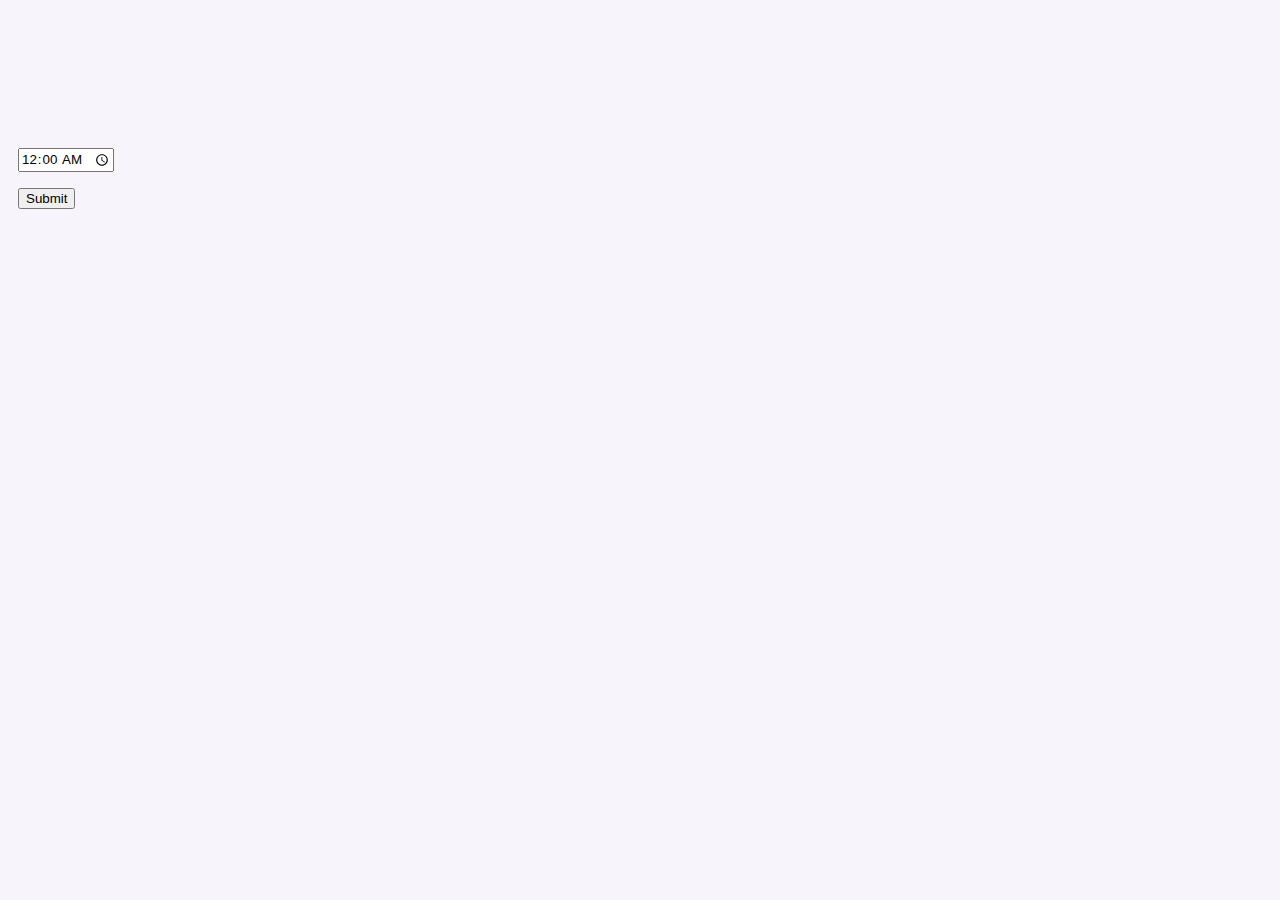
==== OhMyUmbrella/alarm.html @ 121fe303 "tizen" ====
<!DOCTYPE html>
<html>
<head>
    <meta charset="utf-8" />
    <meta name="viewport" content="width=device-width, initial-scale=1.0, maximum-scale=1.0">
    <meta name="description" content="Tizen Wearable basic template generated by Samsung Wearable Web IDE"/>

    <title>Tizen Wearable Web IDE - Tizen Wearable - Tizen Wearable basic Application</title>

    <link rel="stylesheet" type="text/css" href="css/style.css"/>
    <script src="js/alarm.js"></script>
</head>
<body>
	
<div class = "contents">
	<form>
      <p><input type="time" value="00:00:00"></p>
      <p><input type="submit" value="Submit"></p>
    </form>
</div>	
	
	
</body>
---- OhMyUmbrella/css/style.css ----
* {
    font-family: Verdana, Lucida Sans, Arial, Helvetica, sans-serif;
}

body {
	padding: 10px;
    background-color:#f8f4fc;
}



.contents {
	display: flex;
	display: -webkit-flex;
	box-sizing: border-box;
	-webkit-box-sizing: border-box;
	height:320px;
	flex-direction: column;
	justify-content: center;
}


.content_text {
	font-weight:bold;
	font-size:3em;
	color:#6A5ACD;
}

#connect_status_text{
	font-size:0.8em;
	color:#7E6ECD;
	justify-content: center;
}

#battery_status_text{
	font-size:0.8em;
	color:#7E6ECD;
	justify-content: center;
}
#btn_find{
	border-radius:20px;
	border:0;
	outline:0;
	background-color:#CDECFA
}

#btn_location{
	border-radius:20px;
	border:0;
	outline:0;
	background-color:#CDECFA
}

#btn_management{
	border-radius:20px;
	border:0;
	outline:0;
	background-color:#CDECFA
}

#btn_alarm{
	border-radius:20px;
	border:0;
	outline:0;
	background-color:#CDECFA
}

#btn_connect{
	border-radius:20px;
	border:0;
	outline:0;
	background-color:#CDECFA
}
#button_div1 {
	border-radius:5px;
	text-align: center;
	position : absolute;
	width: 60px;
	height: 60px;
	top: 70%;
	left: 20%;
	margin: -50px 0 0 -50px;   /*위 오른쪽 아래 왼쪽 순으로 여백 설정*/
}

#button_div2 {
	/*border-radius:30%;*/
	text-align: center;
	position : absolute;
	width: 60px;
	height: 60px;
	top: 85%;
	left: 35%;
	margin: -50px 0 0 -50px;
}

#button_div3 {
	/*border-radius:30%;*/
	text-align: center;
	position : absolute;
	width: 60px;
	height: 60px;
	top: 95%;
	left: 55%;
	margin: -50px 0 0 -50px;
}

#button_div4 {
	/*border-radius:30%;*/
	text-align: center;
	position : absolute;
	width: 60px;
	height: 60px;
	top: 85%;
	left: 75%;
	margin: -50px 0 0 -50px;
}

#button_div5 {
	/*border-radius:30%;*/
	text-align: center;
	position : absolute;
	width: 60px;
	height: 60px;
	top: 70%;
	left: 90%;

	margin: -50px 0 0 -50px;
}

#umbrella_img{
	text-align: center;
	position : absolute;
	top: 30%;
	left: 50%;

	margin: -50px 0 0 -50px;
}

#btn_insert_umb{
	border-radius:20px;
	border:0;
	outline:0;
	background-color:#CDECFA
}

#btn_delete_umb{
	border-radius:20px;
	border:0;
	outline:0;
	background-color:#CDECFA
}

#insert_umb_div{
	text-align: center;
	position : absolute;
	width: 100px;
	height: 50px;
	top: 70%;
	left: 50%;

	margin: -50px 0 0 -50px;
}

#delete_umb_div{
	text-align: center;
	position : absolute;
	width: 100px;
	height: 50px;
	top: 90%;
	left: 50%;

	margin: -50px 0 0 -50px;
}
/*-------WEATHER-------*/

#weather-icon {
    position: absolute;
    top: 10%;
    left: 30%;
    width: 26px;
    height: 26px;
    background-size: 26px 26px;
    background-repeat: no-repeat;
    z-index: 0;
}

#weather-text {
    position: absolute;
    top: 20%;
    left: 30%;
    width: 78px;
    height: 17px;
    font-size: 12px;
    color: rgb(255, 255, 255);
    text-align: left;
    z-index: 0;
}

/*---------location---------*/
#button_loc_div1 {
	border-radius:5%;
	text-align: center;
	position : absolute;
	width: 100px;
	height: 60px;
	top: 70%;
	left: 50%;
	margin: -50px 0 0 -50px;
}
#loc_btn_nowloc{
	font-size:20px;
	width: 120px;
	height: 30px;
	border-radius:20px;
	border:0;
	outline:0;
	background-color:#CDECFA
}

#button_loc_div2 {
	border-radius:5%;
	text-align: center;
	position : absolute;
	width: 100px;
	height: 60px;
	top: 80%;
	left: 50%;
	margin: -50px 0 0 -50px;
}
#loc_btn_destination{
	font-size:20px;
	width: 120px;
	height: 30px;
	border-radius:20px;
	border:0;
	outline:0;
	background-color:#CDECFA
}

#txt_nowloc {
	position : absolute;
	font-size:20px;
	top: 30%;
	left: 35%;
}

#txt_destination {
	position : absolute;
	font-size:20px;
	top: 40%;
	left: 35%;
}

/*---------destination---------*/
#area1 {
	position : absolute;
	width: 150px;
	height: 30px;
	font-size:20px;
	top: 50%;
	left: 45%;
	margin: -50px 0 0 -50px;
}

#area2 {
	position : absolute;
	width: 150px;
	height: 30px;
	font-size:20px;
	top: 60%;
	left: 45%;
	margin: -50px 0 0 -50px;
}

#button_destination_div1{
	border-radius:5%;
	text-align: center;
	position : absolute;
	width: 100px;
	height: 60px;
	top: 80%;
	left: 50%;
	margin: -50px 0 0 -50px;
}
#destination_btn_set{
	border-radius:20px;
	border:0;
	outline:0;
	width: 90px;
	height: 50px;
	font-size:20px;
	background-color:#CDECFA
}

#sel_jeju {
	position : absolute;
	top: 30%;
	left: 35%;
}
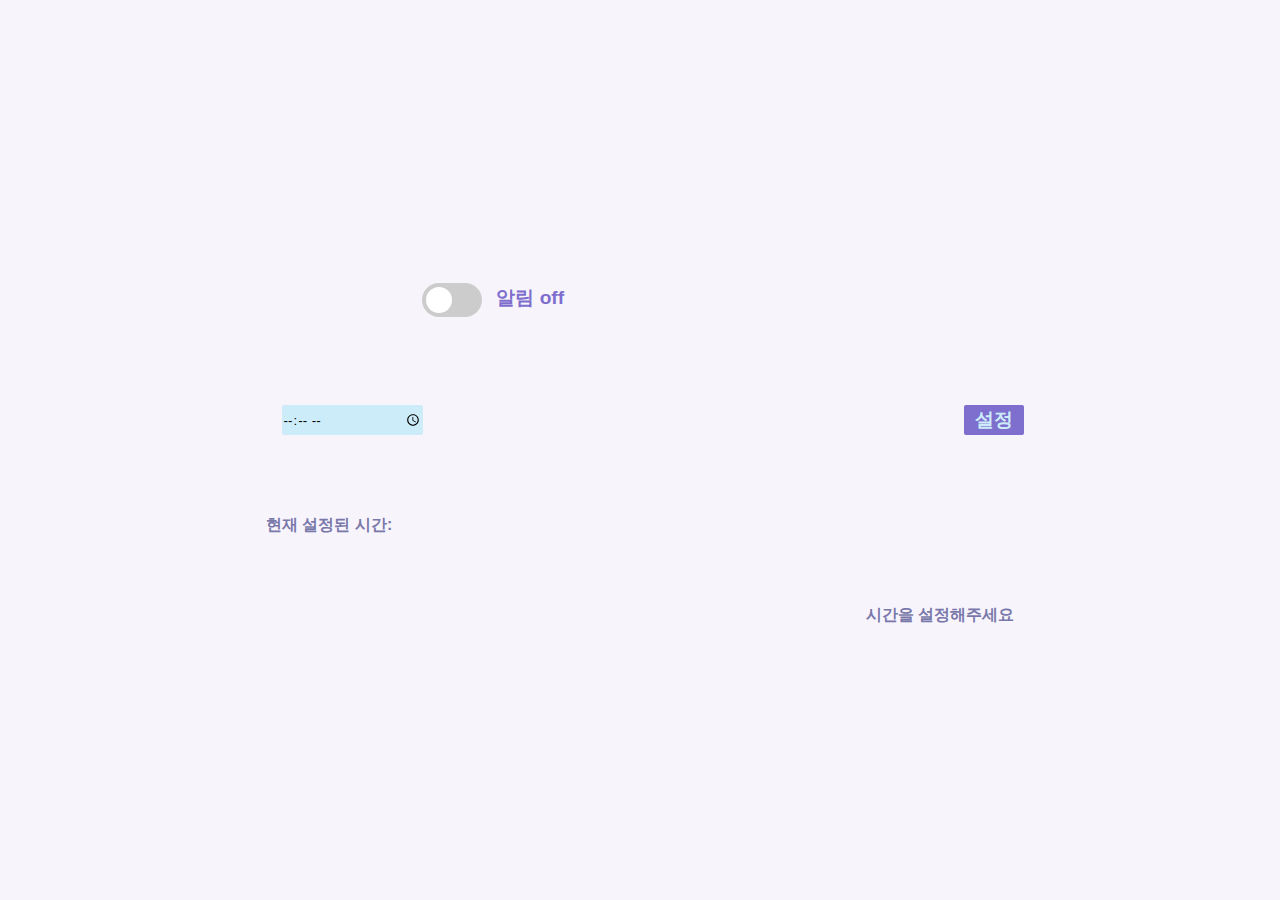
==== commit 21c31de9: "gui수정" ====
--- a/OhMyUmbrella/alarm.html
+++ b/OhMyUmbrella/alarm.html
@@ -8,16 +8,49 @@
     <title>Tizen Wearable Web IDE - Tizen Wearable - Tizen Wearable basic Application</title>
 
     <link rel="stylesheet" type="text/css" href="css/style.css"/>
+    
     <script src="js/alarm.js"></script>
 </head>
-<body>
+
+
 	
-<div class = "contents">
-	<form>
-      <p><input type="time" value="00:00:00"></p>
-      <p><input type="submit" value="Submit"></p>
-    </form>
-</div>	
+	
+
+
+<body onload="init()">
+	<div class=contents>
+		<div id="switch_div">
+			<label class = "switch">
+				<input type="checkbox" onclick="toggle(this)">
+				<span class="slider round"></span>
+			</label>
+			<p id="onoff">알림 off</p>
+		</div>
+		
+		
+		<form "js/alarm.js" method="get">
+	      <p><input type="time" id = "time" value= "--:--:--"></p>
+	    </form>
+	    <button id = "btn_time_submit" onClick = "set_time(this)">설정</button> <!-- form 안에 들어가서 변경 유지가 안됐었음, button을 바깥으로 빼니까 계속 유지됨. -->
+		<p id="comment_time">현재 설정된 시간: </p>
+		<p id="now_set_time">시간을 설정해주세요</p>
+		
+	</div>
+	
+	<script language = "javascript">
+	
+	function init(){
+	var set_time = localStorage.getItem("set_time")
+	if(set_time) {
+		var element = document.getElementById("now_set_time");
+		element.innerText = set_time;
+	}
+	}
+
+
+	</script>
+
+	
 	
 	
 </body>--- a/OhMyUmbrella/css/style.css
+++ b/OhMyUmbrella/css/style.css
@@ -201,54 +201,60 @@
 	border-radius:5%;
 	text-align: center;
 	position : absolute;
-	width: 100px;
-	height: 60px;
+	width: 150px;
+	height: 40px;
 	top: 70%;
-	left: 50%;
+	left: 44%;
 	margin: -50px 0 0 -50px;
 }
 #loc_btn_nowloc{
-	font-size:20px;
-	width: 120px;
-	height: 30px;
-	border-radius:20px;
-	border:0;
-	outline:0;
-	background-color:#CDECFA
+	font-size:1.5em;
+	width: 150px;
+	height: 40px;
+	border-radius:20px;
+	border:0;
+	outline:0;
+	color:#CDECFA;
+	background-color:#7E6ECD;
 }
 
 #button_loc_div2 {
 	border-radius:5%;
 	text-align: center;
 	position : absolute;
-	width: 100px;
-	height: 60px;
-	top: 80%;
-	left: 50%;
+	width: 150px;
+	height: 40px;
+	top: 85%;
+	left: 44%;
 	margin: -50px 0 0 -50px;
 }
 #loc_btn_destination{
+	font-size:1.5em;
+	width: 150px;
+	height: 40px;
+	border-radius:20px;
+	border:0;
+	outline:0;
+	color:#CDECFA;
+	background-color:#7E6ECD;
+}
+
+#txt_nowloc {
+	position : absolute;
 	font-size:20px;
-	width: 120px;
-	height: 30px;
-	border-radius:20px;
-	border:0;
-	outline:0;
-	background-color:#CDECFA
-}
-
-#txt_nowloc {
+	top: 25%;
+	left: 20%;
+	color:#7878AA
+}
+
+
+
+#txt_destination {
 	position : absolute;
 	font-size:20px;
-	top: 30%;
-	left: 35%;
-}
-
-#txt_destination {
-	position : absolute;
-	font-size:20px;
-	top: 40%;
-	left: 35%;
+	top: 35%;
+	left: 20%;
+	color:#7878AA
 }
 
 /*---------destination---------*/
@@ -258,7 +264,12 @@
 	height: 30px;
 	font-size:20px;
 	top: 50%;
-	left: 45%;
+	left: 43%;
+	background-color:#CDECFA;
+	border-radius:2px;
+	border:0;
+	outline:0;
+	color:#7878AA;
 	margin: -50px 0 0 -50px;
 }
 
@@ -268,7 +279,12 @@
 	height: 30px;
 	font-size:20px;
 	top: 60%;
-	left: 45%;
+	left: 43%;
+	background-color:#CDECFA;
+	border-radius:2px;
+	border:0;
+	outline:0;
+	color:#7878AA;
 	margin: -50px 0 0 -50px;
 }
 
@@ -289,7 +305,8 @@
 	width: 90px;
 	height: 50px;
 	font-size:20px;
-	background-color:#CDECFA
+	color:#CDECFA;
+	background-color:#7E6ECD;
 }
 
 #sel_jeju {
@@ -298,3 +315,185 @@
 	left: 35%;
 }
 
+/*-------management-------*/
+
+#umbrella_img{
+	text-align: center;
+	position : absolute;
+	top: 30%;
+	left: 50%;
+
+	margin: -50px 0 0 -50px;
+}
+
+#btn_insert_umb{
+	border-radius:20px;
+	border:0;
+	outline:0;
+	width: 150px;
+	height: 40px;
+	font-size:1.5em;
+	color:#CDECFA;
+	background-color:#7E6ECD;
+}
+
+#btn_delete_umb{
+	border-radius:20px;
+	border:0;
+	outline:0;
+	width: 150px;
+	height: 40px;
+	font-size:1.5em;
+	color:#CDECFA;
+	background-color:#7E6ECD;
+}
+
+#insert_umb_div{
+	text-align: center;
+	position : absolute;
+	width: 150px;
+	height: 50px;
+	top: 70%;
+	left: 44%;
+
+	margin: -50px 0 0 -50px;
+}
+
+#delete_umb_div{
+	text-align: center;
+	position : absolute;
+	width: 150px;
+	height: 50px;
+	top: 85%;
+	left: 44%;
+
+	margin: -50px 0 0 -50px;
+}
+
+
+/*---------alarm---------*/
+
+.switch {
+  position: relative;
+  display: inline-block;
+  width: 60px;
+  height: 34px;
+  vertical-align:middle;
+}
+.switch input {display:none;}
+
+.slider {
+  position: absolute;
+  cursor: pointer;
+  top: 0;
+  left: 0;
+  right: 0;
+  bottom: 0;
+  background-color: #ccc;
+  -webkit-transition: .4s;
+  transition: .4s;
+}
+
+.slider:before {
+  position: absolute;
+  content: "";
+  height: 26px;
+  width: 26px;
+  left: 4px;
+  bottom: 4px;
+  background-color: white;
+  -webkit-transition: .4s;
+  transition: .4s;
+}
+
+input:checked + .slider {
+  background-color: #2196F3;
+}
+
+input:focus + .slider {
+  box-shadow: 0 0 1px #2196F3;
+}
+
+input:checked + .slider:before {
+  -webkit-transform: translateX(26px);
+  -ms-transform: translateX(26px);
+  transform: translateX(26px);
+}
+
+.slider.round {
+  border-radius: 34px;
+}
+
+.slider.round:before {
+  border-radius: 50%;
+}
+
+p {
+	margin:10px;
+	padding-top:10px;
+	display:inline-block;
+	font-size:1.2em;
+	font-weight:bold;
+	color:#7E6ECD;
+	text-align: center;
+}
+
+
+#switch_div {
+	text-align: center;
+	position : absolute;
+	width: 200px;
+	height: 60px;
+	top: 35%;
+	left: 35%;
+
+	margin: -50px 0 0 -50px;
+} 
+
+/*time setting*/
+
+#time{
+	position : absolute;
+	width: 140px;
+	height: 30px;
+	background-color:#CDECFA;
+	top: 45%;
+	left: 22%;
+	
+	border-radius:2px;
+	border:0;
+	outline:0;
+}
+
+#btn_time_submit{
+	position : absolute;
+	width: 60px;
+	height: 30px;
+	background-color:#7E6ECD;
+	font-size:1.2em;
+	font-weight:bold;
+	color:#CDECFA;
+	top: 45%;
+	right: 20%;
+	
+	border-radius:2px;
+	border:0;
+	outline:0;
+}
+
+#comment_time{
+	position : absolute;
+	font-size:1em;
+	color:#7878AA;
+	top: 55%;
+	left: 20%;
+}
+
+#now_set_time{
+	position : absolute;
+	font-size:1em;
+	color:#7878AA;
+	top: 65%;
+	right: 20%;
+	
+}
